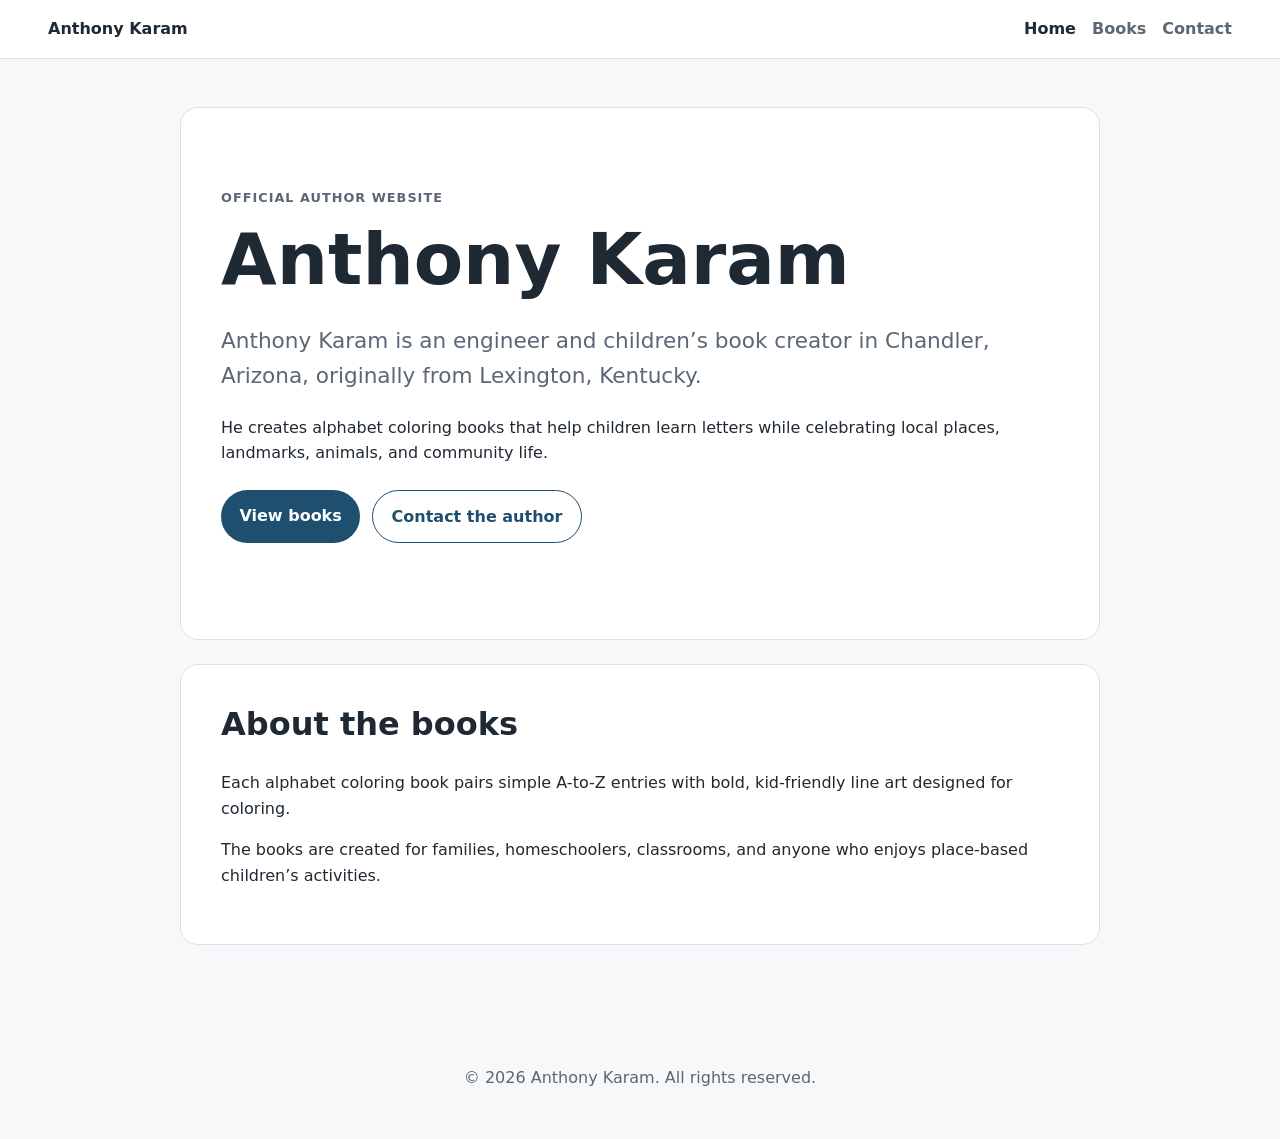
==== index.html @ df990434 "Creating site by adding files via upload Initial site creation" ====
<!doctype html>
<html lang="en">
<head>
  <meta charset="utf-8">
  <meta name="viewport" content="width=device-width, initial-scale=1">
  <title>Anthony Karam | Author</title>
  <meta name="description" content="Official author website for Anthony Karam, creator of alphabet coloring books for local communities.">
  <link rel="stylesheet" href="style.css">
</head>
<body>
  <header class="site-header">
    <a class="brand" href="index.html">Anthony Karam</a>
    <nav aria-label="Main navigation">
      <a href="index.html" aria-current="page">Home</a>
      <a href="books.html">Books</a>
      <a href="contact.html">Contact</a>
    </nav>
  </header>

  <main class="container">
    <section class="hero">
      <p class="eyebrow">Official author website</p>
      <h1>Anthony Karam</h1>
      <p class="lead">Anthony Karam is an engineer and children’s book creator in Chandler, Arizona, originally from Lexington, Kentucky.</p>
      <p>He creates alphabet coloring books that help children learn letters while celebrating local places, landmarks, animals, and community life.</p>
      <p class="button-row">
        <a class="button" href="books.html">View books</a>
        <a class="button button-secondary" href="contact.html">Contact the author</a>
      </p>
    </section>

    <section class="card">
      <h2>About the books</h2>
      <p>Each alphabet coloring book pairs simple A-to-Z entries with bold, kid-friendly line art designed for coloring.</p>
      <p>The books are created for families, homeschoolers, classrooms, and anyone who enjoys place-based children’s activities.</p>
    </section>
  </main>

  <footer class="site-footer">
    <p>&copy; <span id="year">2026</span> Anthony Karam. All rights reserved.</p>
  </footer>
</body>
</html>
---- style.css ----
:root {
  --text: #1f2933;
  --muted: #5b6775;
  --line: #d9e0e8;
  --bg: #f7f8fa;
  --panel: #ffffff;
  --accent: #1f4f6f;
  --accent-dark: #15384f;
}

* {
  box-sizing: border-box;
}

body {
  margin: 0;
  font-family: system-ui, -apple-system, BlinkMacSystemFont, "Segoe UI", sans-serif;
  color: var(--text);
  background: var(--bg);
  line-height: 1.6;
}

a {
  color: var(--accent);
}

a:hover,
a:focus {
  color: var(--accent-dark);
}

.site-header {
  display: flex;
  justify-content: space-between;
  align-items: center;
  gap: 1rem;
  padding: 1rem clamp(1rem, 4vw, 3rem);
  background: var(--panel);
  border-bottom: 1px solid var(--line);
}

.brand {
  font-weight: 700;
  text-decoration: none;
  color: var(--text);
}

nav {
  display: flex;
  gap: 1rem;
  flex-wrap: wrap;
}

nav a {
  text-decoration: none;
  color: var(--muted);
  font-weight: 600;
}

nav a[aria-current="page"] {
  color: var(--text);
}

.container {
  width: min(920px, calc(100% - 2rem));
  margin: 0 auto;
  padding: 3rem 0;
}

.hero,
.page-heading,
.card {
  background: var(--panel);
  border: 1px solid var(--line);
  border-radius: 18px;
  padding: clamp(1.25rem, 4vw, 2.5rem);
  margin-bottom: 1.5rem;
}

.hero {
  padding-top: clamp(2rem, 8vw, 5rem);
  padding-bottom: clamp(2rem, 8vw, 5rem);
}

.eyebrow {
  margin: 0 0 .5rem;
  color: var(--muted);
  font-weight: 700;
  letter-spacing: .08em;
  text-transform: uppercase;
  font-size: .8rem;
}

h1,
h2 {
  line-height: 1.2;
  margin-top: 0;
}

h1 {
  font-size: clamp(2.25rem, 8vw, 4.5rem);
  margin-bottom: 1rem;
}

h2 {
  font-size: clamp(1.4rem, 4vw, 2rem);
}

.lead {
  font-size: clamp(1.12rem, 3vw, 1.35rem);
  color: var(--muted);
  max-width: 58rem;
}

.button-row {
  display: flex;
  flex-wrap: wrap;
  gap: .75rem;
  margin-top: 1.5rem;
}

.button,
button {
  display: inline-block;
  border: 0;
  border-radius: 999px;
  background: var(--accent);
  color: #ffffff;
  text-decoration: none;
  padding: .8rem 1.15rem;
  font-weight: 700;
  cursor: pointer;
}

.button:hover,
.button:focus,
button:hover,
button:focus {
  background: var(--accent-dark);
  color: #ffffff;
}

.button-secondary {
  background: transparent;
  color: var(--accent);
  border: 1px solid var(--accent);
}

.button-secondary:hover,
.button-secondary:focus {
  background: var(--accent);
}

.book-list {
  padding-left: 1.25rem;
}

.book-list li {
  margin-bottom: .6rem;
}

.note {
  color: var(--muted);
}

.contact-form {
  display: grid;
  gap: .75rem;
  max-width: 640px;
}

label {
  font-weight: 700;
}

input,
textarea {
  width: 100%;
  border: 1px solid var(--line);
  border-radius: 12px;
  padding: .75rem .85rem;
  font: inherit;
  background: #ffffff;
}

textarea {
  resize: vertical;
}

.site-footer {
  padding: 2rem clamp(1rem, 4vw, 3rem);
  color: var(--muted);
  text-align: center;
}

@media (max-width: 620px) {
  .site-header {
    align-items: flex-start;
    flex-direction: column;
  }
}
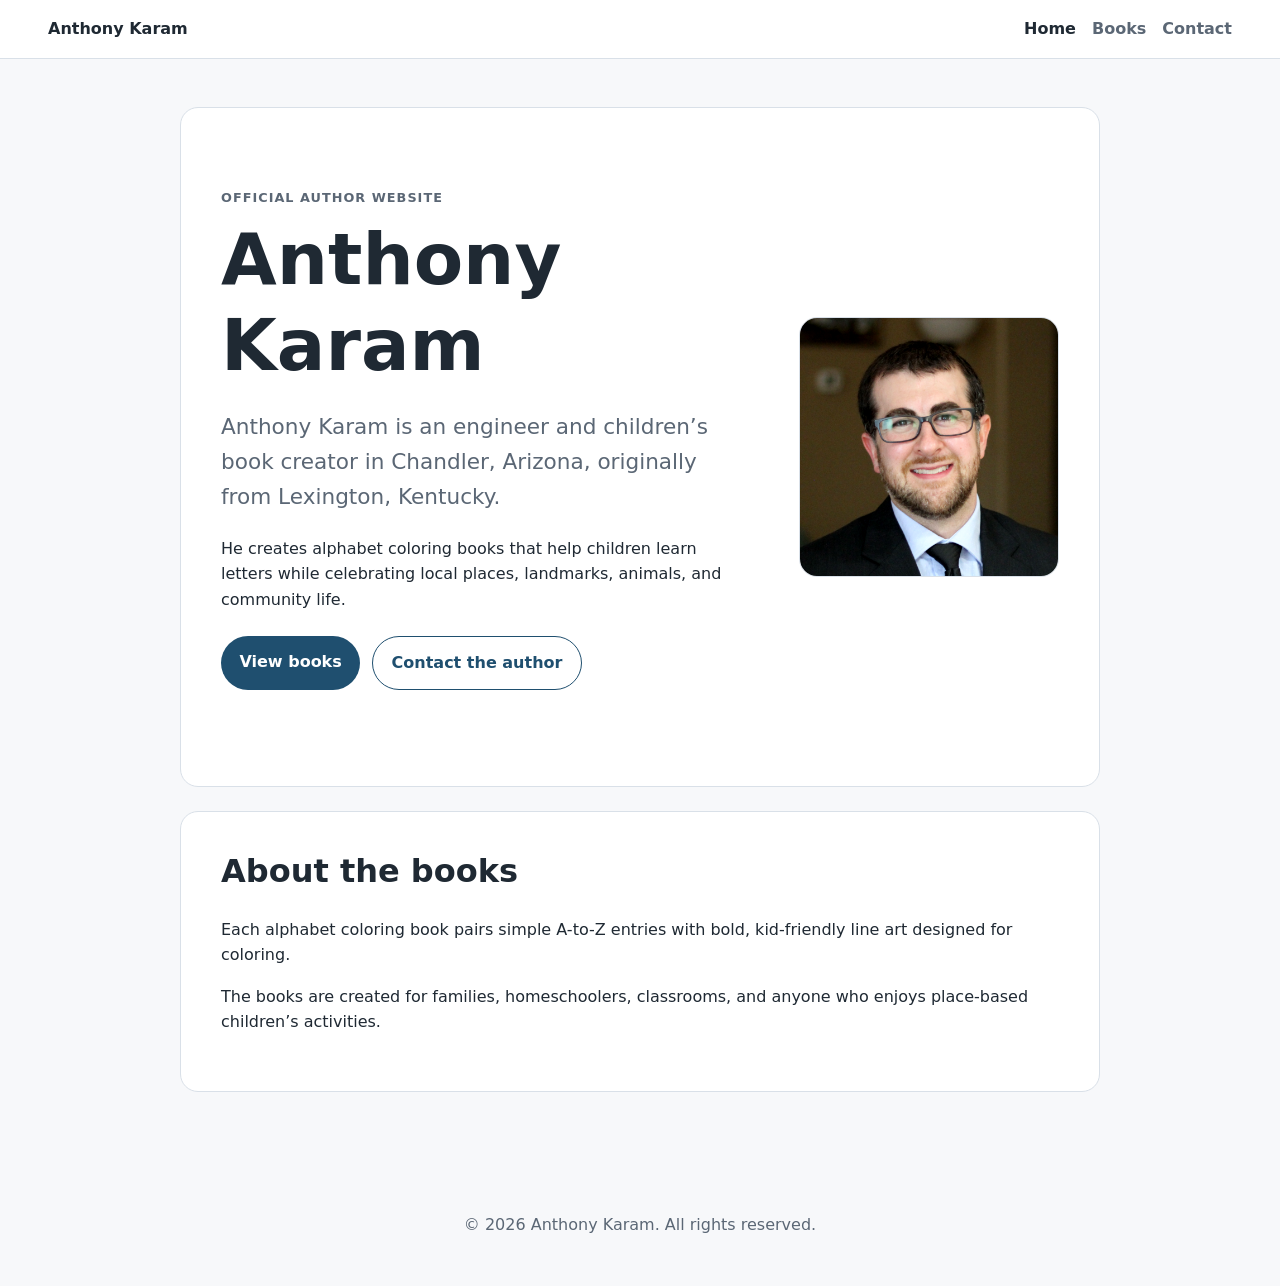
==== commit 3a0ed7ba: "Update index.html added profile pic" ====
--- a/index.html
+++ b/index.html
@@ -5,7 +5,51 @@
   <meta name="viewport" content="width=device-width, initial-scale=1">
   <title>Anthony Karam | Author</title>
   <meta name="description" content="Official author website for Anthony Karam, creator of alphabet coloring books for local communities.">
+
+  <meta property="og:title" content="Anthony Karam | Author">
+  <meta property="og:description" content="Official author website for Anthony Karam, creator of alphabet coloring books for local communities.">
+  <meta property="og:type" content="website">
+  <meta property="og:url" content="https://anthonykaram.github.io/anthony-karam-author-site/">
+  <meta property="og:image" content="https://anthonykaram.github.io/anthony-karam-author-site/Anthony_Karam.png">
+  <meta property="og:image:alt" content="Anthony Karam">
+
+  <meta name="twitter:card" content="summary_large_image">
+  <meta name="twitter:title" content="Anthony Karam | Author">
+  <meta name="twitter:description" content="Official author website for Anthony Karam, creator of alphabet coloring books for local communities.">
+  <meta name="twitter:image" content="https://anthonykaram.github.io/anthony-karam-author-site/Anthony_Karam.png">
+
   <link rel="stylesheet" href="style.css">
+
+  <style>
+    .hero-grid {
+      display: grid;
+      grid-template-columns: minmax(0, 1fr) minmax(180px, 260px);
+      align-items: center;
+      gap: clamp(2rem, 6vw, 4rem);
+    }
+
+    .author-photo {
+      display: block;
+      width: 100%;
+      max-width: 260px;
+      aspect-ratio: 1;
+      object-fit: cover;
+      border-radius: 18px;
+      justify-self: center;
+      border: 1px solid var(--line);
+    }
+
+    @media (max-width: 700px) {
+      .hero-grid {
+        grid-template-columns: 1fr;
+      }
+
+      .author-photo {
+        width: min(220px, 70%);
+        order: -1;
+      }
+    }
+  </style>
 </head>
 <body>
   <header class="site-header">
@@ -19,14 +63,25 @@
 
   <main class="container">
     <section class="hero">
-      <p class="eyebrow">Official author website</p>
-      <h1>Anthony Karam</h1>
-      <p class="lead">Anthony Karam is an engineer and children’s book creator in Chandler, Arizona, originally from Lexington, Kentucky.</p>
-      <p>He creates alphabet coloring books that help children learn letters while celebrating local places, landmarks, animals, and community life.</p>
-      <p class="button-row">
-        <a class="button" href="books.html">View books</a>
-        <a class="button button-secondary" href="contact.html">Contact the author</a>
-      </p>
+      <div class="hero-grid">
+        <div class="hero-content">
+          <p class="eyebrow">Official author website</p>
+          <h1>Anthony Karam</h1>
+          <p class="lead">Anthony Karam is an engineer and children’s book creator in Chandler, Arizona, originally from Lexington, Kentucky.</p>
+          <p>He creates alphabet coloring books that help children learn letters while celebrating local places, landmarks, animals, and community life.</p>
+          <p class="button-row">
+            <a class="button" href="books.html">View books</a>
+            <a class="button button-secondary" href="contact.html">Contact the author</a>
+          </p>
+        </div>
+
+        <img
+          class="author-photo"
+          src="Anthony_Karam.png"
+          alt="Anthony Karam"
+          fetchpriority="high"
+        >
+      </div>
     </section>
 
     <section class="card">
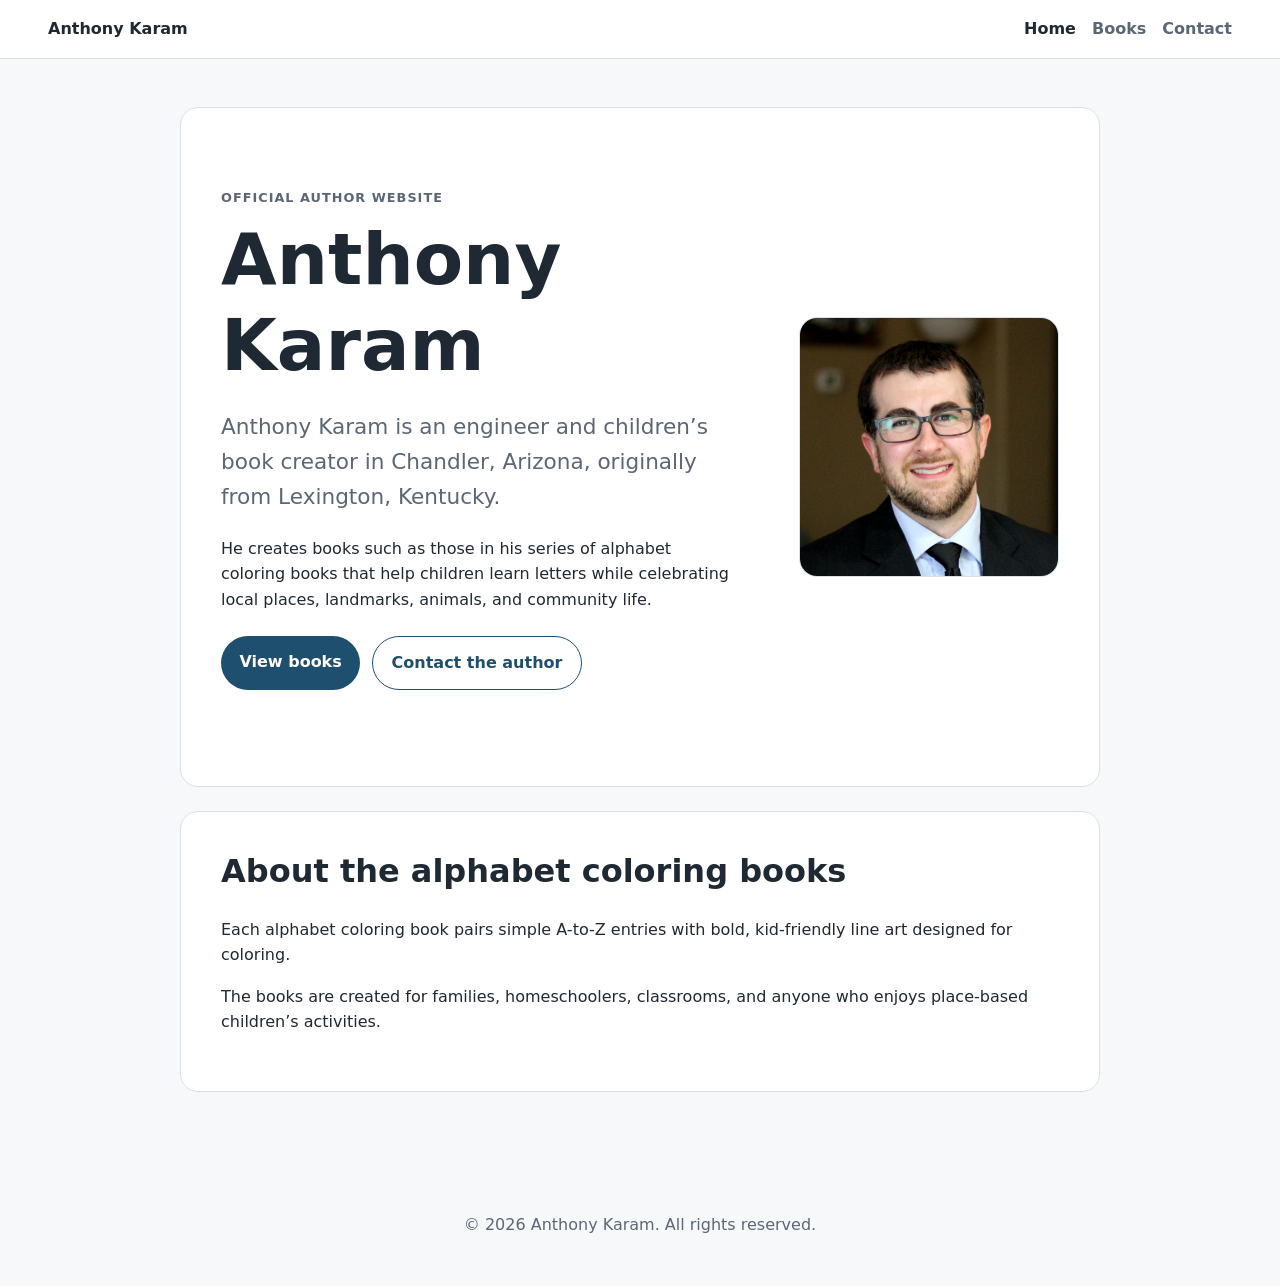
==== commit 82a84a15: "Update index.html Expanded text to be less specific to the alphabet coloring books" ====
--- a/index.html
+++ b/index.html
@@ -68,7 +68,7 @@
           <p class="eyebrow">Official author website</p>
           <h1>Anthony Karam</h1>
           <p class="lead">Anthony Karam is an engineer and children’s book creator in Chandler, Arizona, originally from Lexington, Kentucky.</p>
-          <p>He creates alphabet coloring books that help children learn letters while celebrating local places, landmarks, animals, and community life.</p>
+          <p>He creates books such as those in his series of alphabet coloring books that help children learn letters while celebrating local places, landmarks, animals, and community life.</p>
           <p class="button-row">
             <a class="button" href="books.html">View books</a>
             <a class="button button-secondary" href="contact.html">Contact the author</a>
@@ -85,7 +85,7 @@
     </section>
 
     <section class="card">
-      <h2>About the books</h2>
+      <h2>About the alphabet coloring books</h2>
       <p>Each alphabet coloring book pairs simple A-to-Z entries with bold, kid-friendly line art designed for coloring.</p>
       <p>The books are created for families, homeschoolers, classrooms, and anyone who enjoys place-based children’s activities.</p>
     </section>
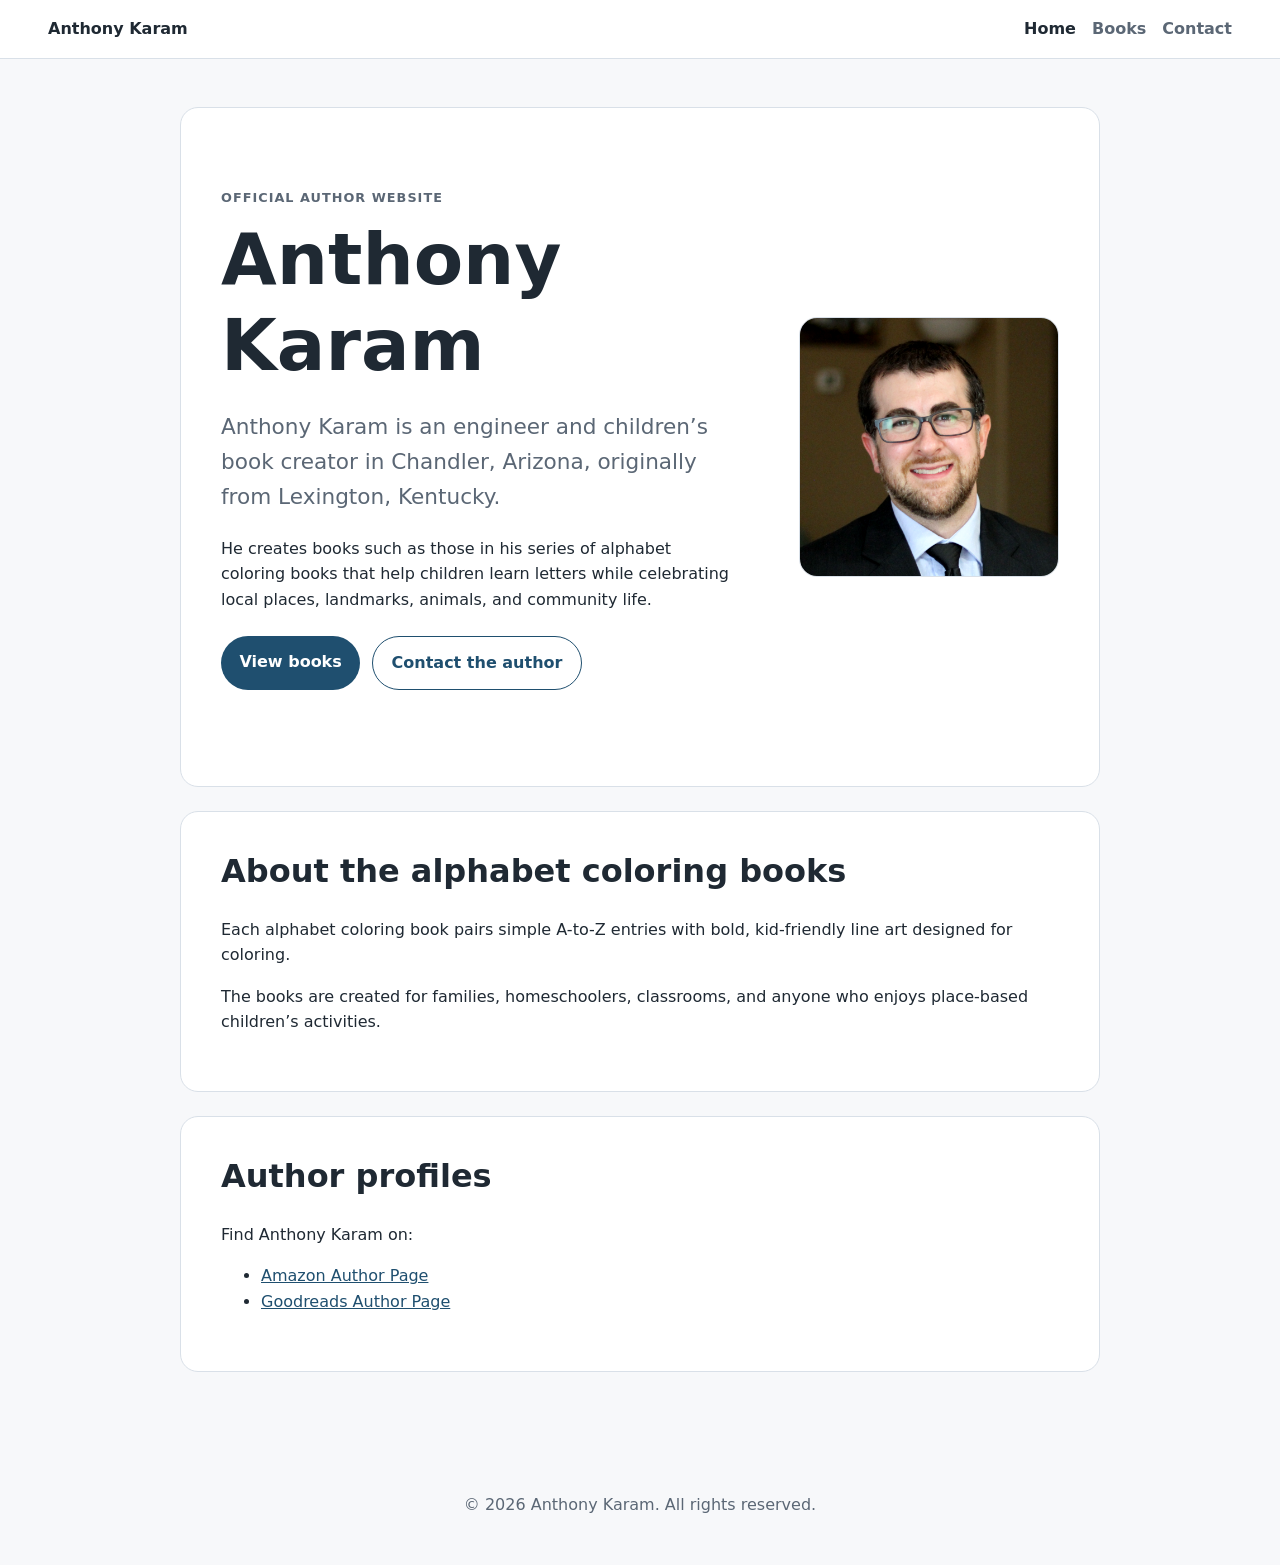
==== commit 178dea77: "Update index.html added Amazon/Goodreads links" ====
--- a/index.html
+++ b/index.html
@@ -89,6 +89,15 @@
       <p>Each alphabet coloring book pairs simple A-to-Z entries with bold, kid-friendly line art designed for coloring.</p>
       <p>The books are created for families, homeschoolers, classrooms, and anyone who enjoys place-based children’s activities.</p>
     </section>
+
+    <section class="card">
+      <h2>Author profiles</h2>
+      <p>Find Anthony Karam on:</p>
+      <ul>
+        <li><a href="https://www.amazon.com/author/anthonykaram" rel="me">Amazon Author Page</a></li>
+        <li><a href="https://www.goodreads.com/author/show/60850967.Anthony_Karam" rel="me">Goodreads Author Page</a></li>
+      </ul>
+    </section>
   </main>
 
   <footer class="site-footer">
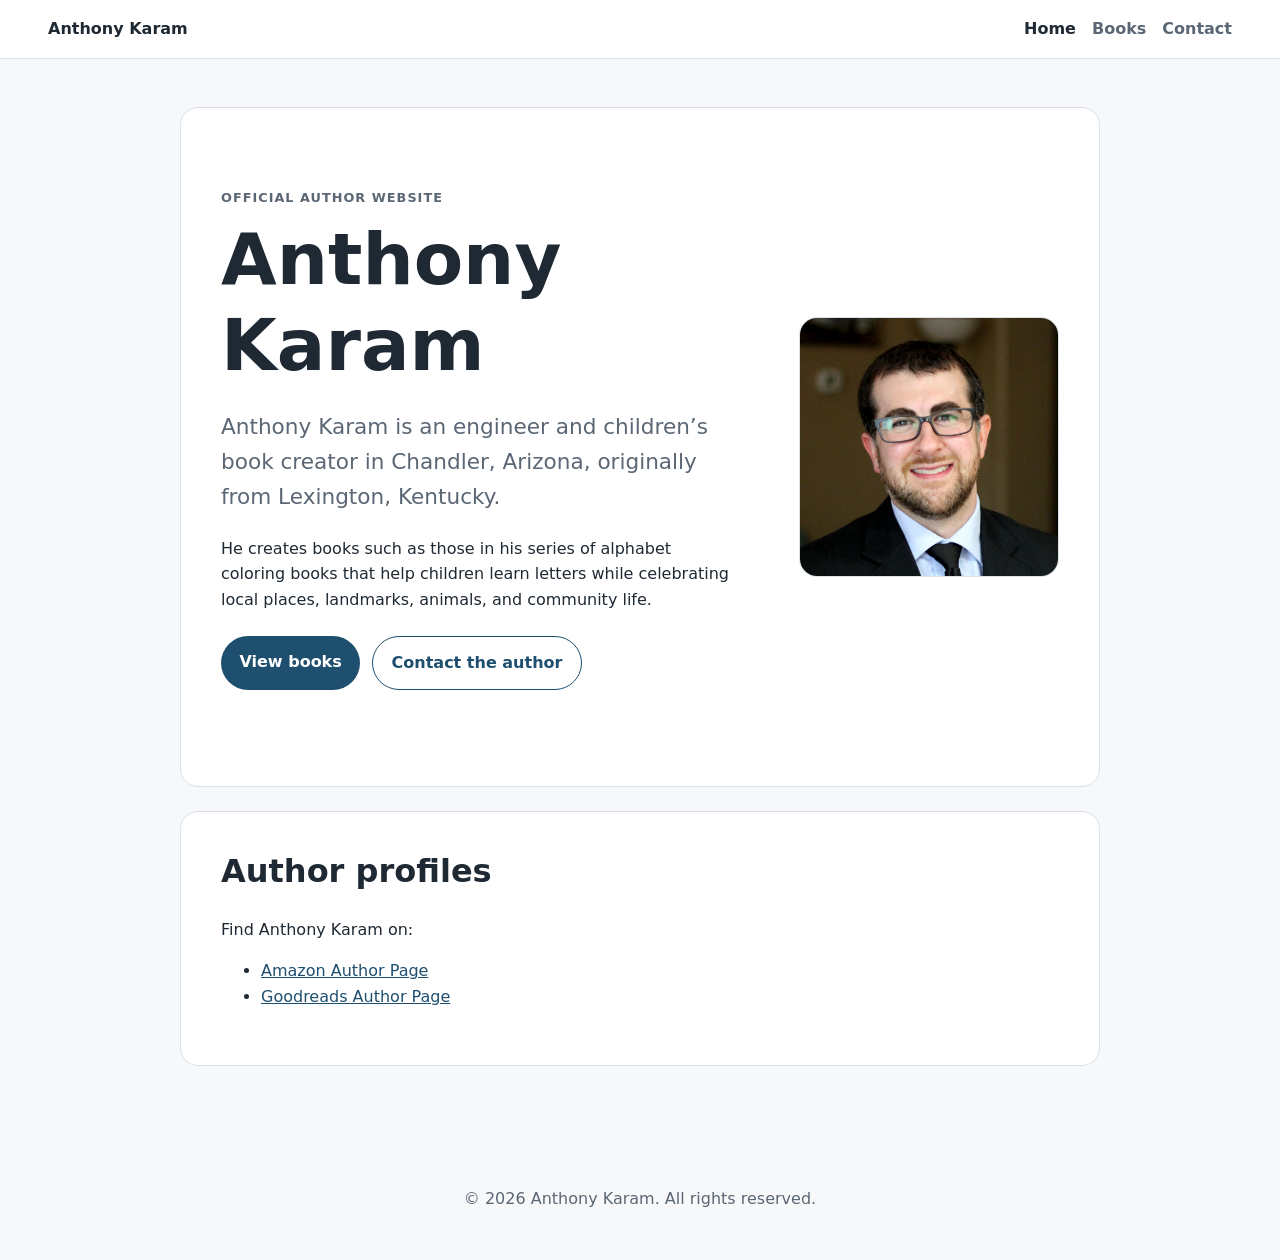
==== commit 5bfdeef8: "Update index.html removed alphabet coloring books section." ====
--- a/index.html
+++ b/index.html
@@ -85,12 +85,6 @@
     </section>
 
     <section class="card">
-      <h2>About the alphabet coloring books</h2>
-      <p>Each alphabet coloring book pairs simple A-to-Z entries with bold, kid-friendly line art designed for coloring.</p>
-      <p>The books are created for families, homeschoolers, classrooms, and anyone who enjoys place-based children’s activities.</p>
-    </section>
-
-    <section class="card">
       <h2>Author profiles</h2>
       <p>Find Anthony Karam on:</p>
       <ul>
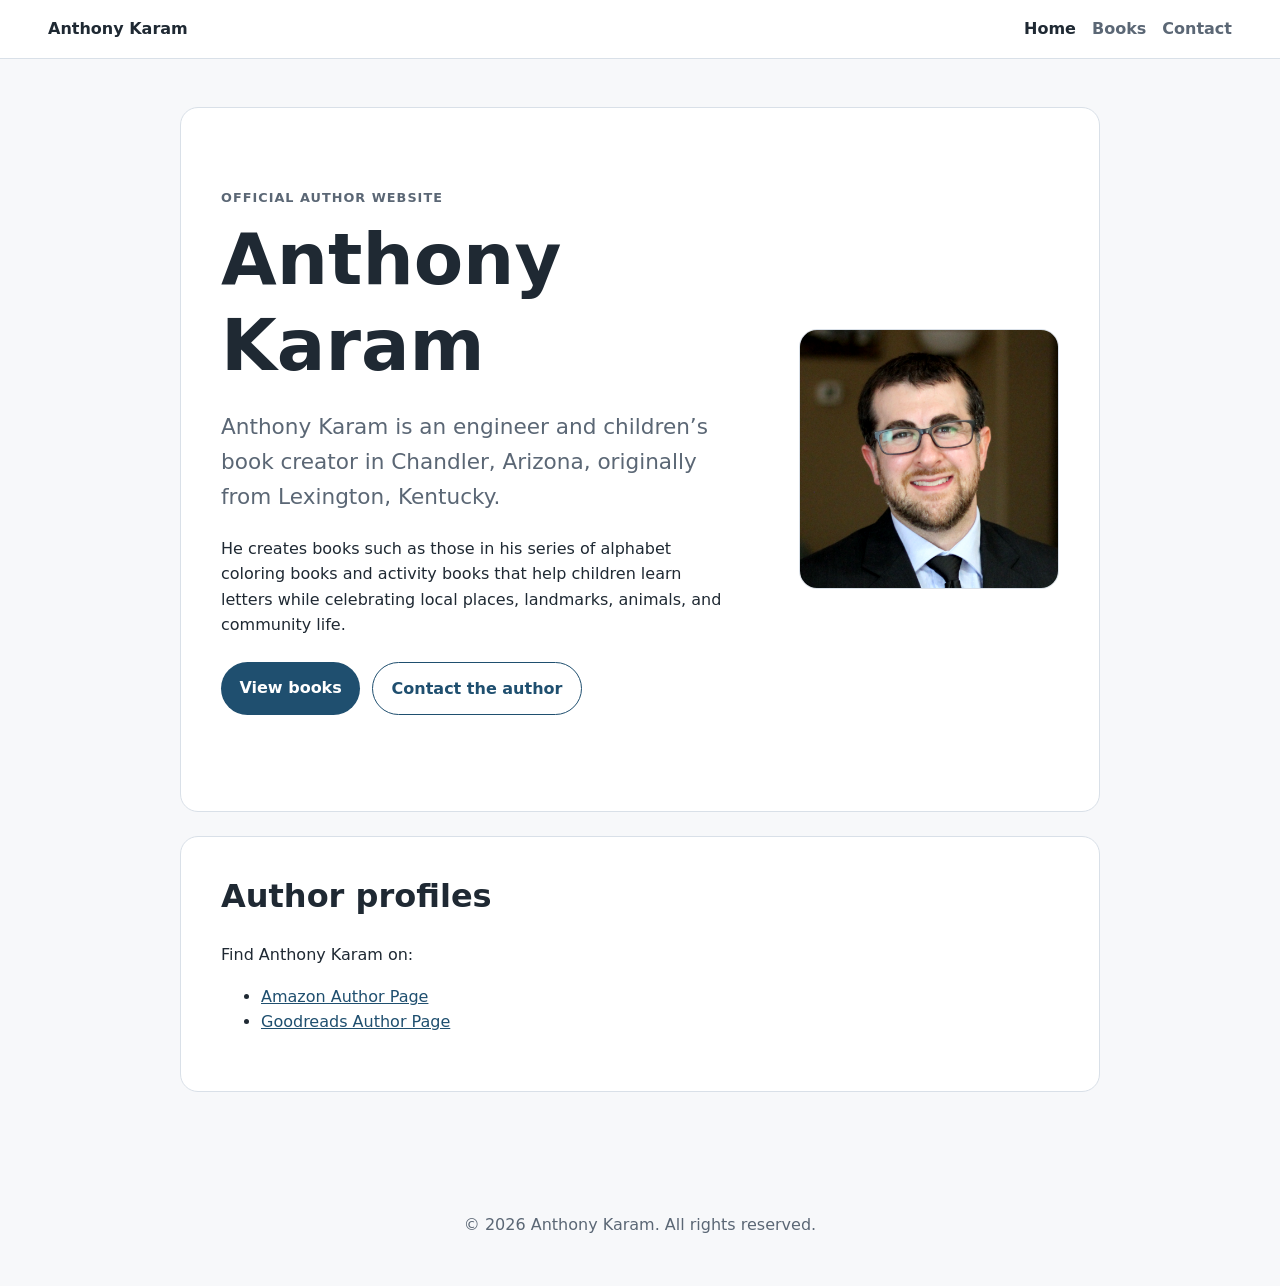
==== commit c5773369: "Update index.html added references to activity books" ====
--- a/index.html
+++ b/index.html
@@ -4,10 +4,10 @@
   <meta charset="utf-8">
   <meta name="viewport" content="width=device-width, initial-scale=1">
   <title>Anthony Karam | Author</title>
-  <meta name="description" content="Official author website for Anthony Karam, creator of alphabet coloring books for local communities.">
+  <meta name="description" content="Official author website for Anthony Karam, creator of alphabet coloring and activity books for local communities.">
 
   <meta property="og:title" content="Anthony Karam | Author">
-  <meta property="og:description" content="Official author website for Anthony Karam, creator of alphabet coloring books for local communities.">
+  <meta property="og:description" content="Official author website for Anthony Karam, creator of alphabet coloring and activity books for local communities.">
   <meta property="og:type" content="website">
   <meta property="og:url" content="https://anthonykaram.github.io/anthony-karam-author-site/">
   <meta property="og:image" content="https://anthonykaram.github.io/anthony-karam-author-site/Anthony_Karam.png">
@@ -15,8 +15,25 @@
 
   <meta name="twitter:card" content="summary_large_image">
   <meta name="twitter:title" content="Anthony Karam | Author">
-  <meta name="twitter:description" content="Official author website for Anthony Karam, creator of alphabet coloring books for local communities.">
+  <meta name="twitter:description" content="Official author website for Anthony Karam, creator of alphabet coloring and activity books for local communities.">
   <meta name="twitter:image" content="https://anthonykaram.github.io/anthony-karam-author-site/Anthony_Karam.png">
+
+  <script type="application/ld+json">
+    {
+      "@context": "https://schema.org",
+      "@type": "Person",
+      "@id": "https://anthonykaram.github.io/anthony-karam-author-site/#anthony-karam",
+      "name": "Anthony Karam",
+      "url": "https://anthonykaram.github.io/anthony-karam-author-site/",
+      "image": "https://anthonykaram.github.io/anthony-karam-author-site/Anthony_Karam.png",
+      "description": "Anthony Karam is an engineer and children’s book creator in Chandler, Arizona, originally from Lexington, Kentucky.",
+      "jobTitle": "Engineer",
+      "sameAs": [
+        "https://www.amazon.com/author/anthonykaram",
+        "https://www.goodreads.com/author/show/60850967.Anthony_Karam"
+      ]
+    }
+  </script>
 
   <link rel="stylesheet" href="style.css">
 
@@ -68,7 +85,7 @@
           <p class="eyebrow">Official author website</p>
           <h1>Anthony Karam</h1>
           <p class="lead">Anthony Karam is an engineer and children’s book creator in Chandler, Arizona, originally from Lexington, Kentucky.</p>
-          <p>He creates books such as those in his series of alphabet coloring books that help children learn letters while celebrating local places, landmarks, animals, and community life.</p>
+          <p>He creates books such as those in his series of alphabet coloring books and activity books that help children learn letters while celebrating local places, landmarks, animals, and community life.</p>
           <p class="button-row">
             <a class="button" href="books.html">View books</a>
             <a class="button button-secondary" href="contact.html">Contact the author</a>
